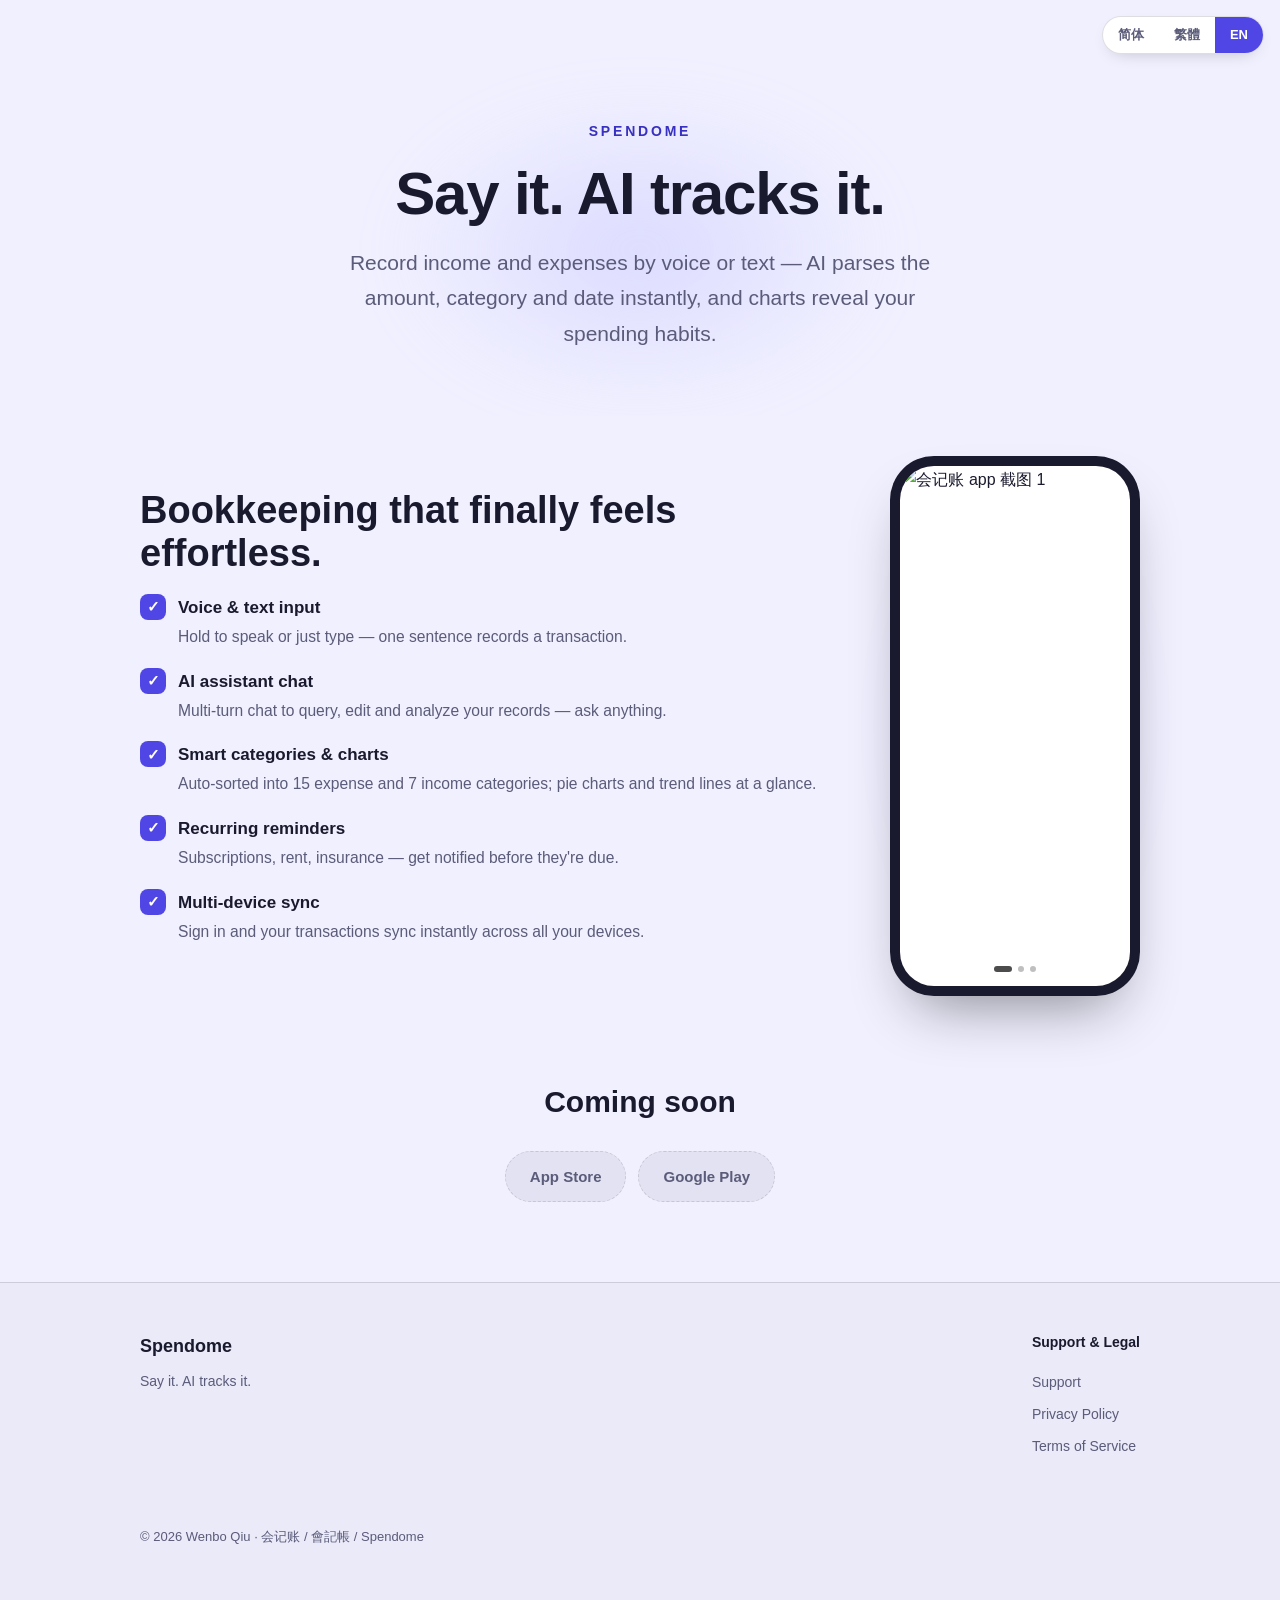
==== marketing.html @ 30d56805 "feat: init Spendome support website Index, marketing, support, privacy policy and terms of service p" ====
<!DOCTYPE html>
<html lang="zh-Hans">
<head>
  <meta charset="UTF-8" />
  <meta name="viewport" content="width=device-width, initial-scale=1.0" />
  <title>会记账 · Spendome — 开口记账，AI 秒懂</title>
  <meta name="description" content="会记账 Spendome：用语音或文字自然记录收支，AI 自动分类，图表洞察消费趋势。" />
  <style>
    :root {
      color-scheme: light;
      --fg: #1a1a2e;
      --fg-muted: #5b5b7a;
      --bg: #f0f0ff;
      --accent: #4f46e5;
      --accent-dark: #3730c0;
      --chip-bg: rgba(26, 26, 46, 0.06);
      --chip-border: rgba(26, 26, 46, 0.14);
      --frame: #1a1a2e;
    }
    * { box-sizing: border-box; }
    html { -webkit-text-size-adjust: 100%; scroll-behavior: smooth; }
    body {
      margin: 0; color: var(--fg); background: var(--bg);
      font-family: -apple-system, BlinkMacSystemFont, "Segoe UI", "PingFang TC",
        "PingFang SC", "Microsoft JhengHei", "Microsoft YaHei", Roboto, Helvetica, Arial, sans-serif;
      line-height: 1.7; -webkit-font-smoothing: antialiased;
    }

    .lang-switch {
      position: fixed; top: 16px; right: 16px; z-index: 20;
      display: inline-flex; background: #fff; border: 1px solid var(--chip-border);
      border-radius: 999px; overflow: hidden; font-size: 13px; font-weight: 600;
      box-shadow: 0 6px 18px -10px rgba(0,0,0,.3);
    }
    .lang-switch button {
      border: none; background: transparent; color: var(--fg-muted);
      padding: 7px 15px; cursor: pointer; font: inherit;
    }
    .lang-switch button.on { background: var(--accent); color: #fff; }
    .lang-hant, .lang-hans, .lang-en { display: none; }
    body.l-hant .lang-hant { display: inline; }
    body.l-hans .lang-hans { display: inline; }
    body.l-en  .lang-en  { display: inline; }

    .wrap { max-width: 1100px; margin: 0 auto; padding: 0 24px; }

    /* Hero */
    .hero { text-align: center; padding: 120px 24px 64px; position: relative; overflow: hidden; }
    .hero::after {
      content: ""; position: absolute; width: 70vw; height: 50vh; max-width: 720px;
      top: 6%; left: 50%; transform: translateX(-50%);
      background: radial-gradient(closest-side, #c7c5ff, transparent 70%);
      opacity: .5; filter: blur(28px); z-index: 0; pointer-events: none;
    }
    .hero .logo {
      font-size: 14px; font-weight: 700; letter-spacing: .2em; text-transform: uppercase;
      color: var(--accent-dark); margin: 0 0 18px; position: relative; z-index: 1;
    }
    .hero h1 {
      font-size: clamp(34px, 7vw, 60px); line-height: 1.08; margin: 0 0 18px;
      font-weight: 800; letter-spacing: -.02em; position: relative; z-index: 1;
    }
    .hero .tagline {
      font-size: clamp(16px, 3.4vw, 21px); color: var(--fg-muted);
      max-width: 30em; margin: 0 auto; position: relative; z-index: 1;
    }

    /* 产品展示 */
    .showcase { padding: 40px 24px 80px; }
    .showcase-inner {
      display: flex; align-items: center; gap: clamp(24px, 6vw, 72px);
      max-width: 1000px; margin: 0 auto;
    }
    .showcase .copy { flex: 1; min-width: 0; }
    .showcase h2 { font-size: clamp(26px, 4.5vw, 38px); line-height: 1.15; margin: 0 0 18px; font-weight: 800; }
    .feat { list-style: none; padding: 0; margin: 0; }
    .feat li { display: flex; gap: 12px; margin: 16px 0; font-size: clamp(15px, 3vw, 17px); }
    .feat .ic {
      flex-shrink: 0; width: 26px; height: 26px; border-radius: 8px;
      background: var(--accent); color: #fff; display: grid; place-items: center;
      font-size: 15px; font-weight: 700;
    }
    .feat b { display: block; }
    .feat span.sub { color: var(--fg-muted); font-size: .92em; }

    /* 手机 */
    .device { flex-shrink: 0; position: relative; isolation: isolate; }
    .device::before {
      content: ""; position: absolute; inset: -16% -24%;
      background: radial-gradient(closest-side, var(--accent), transparent 72%);
      opacity: .15; filter: blur(30px); z-index: -1;
    }
    .phone {
      width: auto; height: clamp(420px, 60vh, 560px); aspect-ratio: 390 / 844;
      background: var(--frame); border-radius: 44px; padding: 10px;
      box-shadow: 0 30px 60px -24px rgba(0,0,0,.45);
    }
    .screen { position: relative; width: 100%; height: 100%; border-radius: 34px; overflow: hidden; background: #fff; }
    .screen img { position: absolute; inset: 0; width: 100%; height: 100%; object-fit: cover; opacity: 0; transition: opacity .8s ease; }
    .screen img.active { opacity: 1; }
    .dots { position: absolute; bottom: 14px; left: 0; right: 0; display: flex; justify-content: center; gap: 6px; }
    .dots span { width: 6px; height: 6px; border-radius: 999px; background: rgba(0,0,0,.25); transition: all .3s ease; }
    .dots span.on { background: rgba(0,0,0,.7); width: 18px; }

    /* 下载 */
    .downloads { text-align: center; padding: 0 24px 80px; }
    .downloads h2 { font-size: clamp(22px, 4vw, 30px); margin: 0 0 24px; font-weight: 800; }
    .links { display: flex; flex-wrap: wrap; gap: 12px; justify-content: center; }
    .chip {
      display: inline-flex; align-items: center; gap: 6px; font-size: 15px; font-weight: 600;
      padding: 12px 24px; border-radius: 999px; background: var(--chip-bg);
      border: 1px solid var(--chip-border); color: var(--fg); text-decoration: none;
      transition: transform .2s ease;
    }
    .chip:hover { transform: translateY(-2px); }
    .chip.disabled { color: var(--fg-muted); border-style: dashed; cursor: not-allowed; pointer-events: none; }

    /* 页脚 */
    .site-footer { border-top: 1px solid var(--chip-border); padding: 48px 24px; background: rgba(0,0,0,.025); }
    .footer-inner { max-width: 1000px; margin: 0 auto; display: flex; flex-wrap: wrap; gap: 40px; justify-content: space-between; }
    .foot-brand { font-size: 18px; font-weight: 800; margin: 0 0 8px; }
    .foot-col h4 { font-size: 14px; font-weight: 700; margin: 0 0 12px; }
    .foot-col a { display: block; font-size: 14px; color: var(--fg-muted); text-decoration: none; padding: 4px 0; }
    .foot-col a:hover { color: var(--accent-dark); }
    .foot-copy { width: 100%; margin-top: 24px; font-size: 13px; color: var(--fg-muted); }

    @media (max-width: 760px) {
      .hero { padding-top: 96px; }
      .showcase-inner { flex-direction: column-reverse; text-align: center; }
      .feat li { text-align: left; }
      .phone { height: auto; width: clamp(240px, 72vw, 320px); border-radius: 38px; }
    }
    @media (prefers-reduced-motion: reduce) {
      html { scroll-behavior: auto; }
      .screen img { transition: none; }
    }
  </style>
</head>
<body class="l-hans">
  <div class="lang-switch">
    <button data-lang="hans" class="on">简体</button>
    <button data-lang="hant">繁體</button>
    <button data-lang="en">EN</button>
  </div>

  <!-- Hero -->
  <section class="hero">
    <p class="logo">
      <span class="lang-hans">会记账 · Spendome</span>
      <span class="lang-hant">會記帳 · Spendome</span>
      <span class="lang-en">Spendome</span>
    </p>
    <h1>
      <span class="lang-hans">开口记账，AI 秒懂。</span>
      <span class="lang-hant">開口記帳，AI 秒懂。</span>
      <span class="lang-en">Say it. AI tracks it.</span>
    </h1>
    <p class="tagline">
      <span class="lang-hans">用语音或文字自然记录收支，AI 自动识别金额、分类，图表洞察你的消费习惯。</span>
      <span class="lang-hant">用語音或文字自然記錄收支，AI 自動辨識金額、分類，圖表洞察你的消費習慣。</span>
      <span class="lang-en">Record income and expenses by voice or text — AI parses the amount, category and date instantly, and charts reveal your spending habits.</span>
    </p>
  </section>

  <!-- 展示 -->
  <section class="showcase">
    <div class="showcase-inner">
      <div class="copy">
        <h2>
          <span class="lang-hans">记账，从没这么自然过。</span>
          <span class="lang-hant">記帳，從沒這麼自然過。</span>
          <span class="lang-en">Bookkeeping that finally feels effortless.</span>
        </h2>
        <ul class="feat">
          <li>
            <span class="ic">✓</span>
            <span>
              <b><span class="lang-hans">语音 / 文字双输入</span><span class="lang-hant">語音 / 文字雙輸入</span><span class="lang-en">Voice &amp; text input</span></b>
              <span class="sub"><span class="lang-hans">按住说话或直接打字，一句话完成记账。</span><span class="lang-hant">按住說話或直接打字，一句話完成記帳。</span><span class="lang-en">Hold to speak or just type — one sentence records a transaction.</span></span>
            </span>
          </li>
          <li>
            <span class="ic">✓</span>
            <span>
              <b><span class="lang-hans">AI 助手对话</span><span class="lang-hant">AI 助手對話</span><span class="lang-en">AI assistant chat</span></b>
              <span class="sub"><span class="lang-hans">多轮对话查账、改账、统计分析，想问什么都行。</span><span class="lang-hant">多輪對話查帳、改帳、統計分析，想問什麼都行。</span><span class="lang-en">Multi-turn chat to query, edit and analyze your records — ask anything.</span></span>
            </span>
          </li>
          <li>
            <span class="ic">✓</span>
            <span>
              <b><span class="lang-hans">智能分类与图表</span><span class="lang-hant">智慧分類與圖表</span><span class="lang-en">Smart categories &amp; charts</span></b>
              <span class="sub"><span class="lang-hans">自动归入 15 个支出 / 7 个收入分类，饼图趋势一目了然。</span><span class="lang-hant">自動歸入 15 個支出 / 7 個收入分類，圓餅圖趨勢一目了然。</span><span class="lang-en">Auto-sorted into 15 expense and 7 income categories; pie charts and trend lines at a glance.</span></span>
            </span>
          </li>
          <li>
            <span class="ic">✓</span>
            <span>
              <b><span class="lang-hans">周期提醒</span><span class="lang-hant">週期提醒</span><span class="lang-en">Recurring reminders</span></b>
              <span class="sub"><span class="lang-hans">订阅、房租、保险…到期前自动提醒，不再忘记。</span><span class="lang-hant">訂閱、租金、保險…到期前自動提醒，不再遺忘。</span><span class="lang-en">Subscriptions, rent, insurance — get notified before they're due.</span></span>
            </span>
          </li>
          <li>
            <span class="ic">✓</span>
            <span>
              <b><span class="lang-hans">多端同步</span><span class="lang-hant">多端同步</span><span class="lang-en">Multi-device sync</span></b>
              <span class="sub"><span class="lang-hans">登录后账单数据跨设备实时同步。</span><span class="lang-hant">登入後帳單資料跨裝置即時同步。</span><span class="lang-en">Sign in and your transactions sync instantly across all your devices.</span></span>
            </span>
          </li>
        </ul>
      </div>
      <div class="device">
        <div class="phone">
          <div class="screen">
            <img src="assets/web/screen-1.jpg" width="800" height="1736" alt="会记账 app 截图 1" class="active" decoding="async" />
            <img src="assets/web/screen-2.jpg" width="800" height="1736" alt="会记账 app 截图 2" loading="lazy" decoding="async" />
            <img src="assets/web/screen-3.jpg" width="800" height="1736" alt="会记账 app 截图 3" loading="lazy" decoding="async" />
            <div class="dots"><span class="on"></span><span></span><span></span></div>
          </div>
        </div>
      </div>
    </div>
  </section>

  <!-- 下载 -->
  <section class="downloads">
    <h2>
      <span class="lang-hans">即将上架</span>
      <span class="lang-hant">即將上架</span>
      <span class="lang-en">Coming soon</span>
    </h2>
    <div class="links">
      <a class="chip disabled" aria-disabled="true" role="link">App Store</a>
      <a class="chip disabled" aria-disabled="true" role="link">Google Play</a>
    </div>
  </section>

  <!-- 页脚 -->
  <footer class="site-footer">
    <div class="footer-inner">
      <div>
        <p class="foot-brand">
          <span class="lang-hans">会记账 · Spendome</span>
          <span class="lang-hant">會記帳 · Spendome</span>
          <span class="lang-en">Spendome</span>
        </p>
        <p style="margin:0;color:var(--fg-muted);font-size:14px;">
          <span class="lang-hans">开口记账，AI 秒懂。</span>
          <span class="lang-hant">開口記帳，AI 秒懂。</span>
          <span class="lang-en">Say it. AI tracks it.</span>
        </p>
      </div>
      <div class="foot-col">
        <h4><span class="lang-hans">支持与法务</span><span class="lang-hant">支援與法務</span><span class="lang-en">Support &amp; Legal</span></h4>
        <a href="support.html"><span class="lang-hans">技术支持</span><span class="lang-hant">技術支援</span><span class="lang-en">Support</span></a>
        <a href="privacy.html"><span class="lang-hans">隐私政策</span><span class="lang-hant">隱私權政策</span><span class="lang-en">Privacy Policy</span></a>
        <a href="terms.html"><span class="lang-hans">服务条款</span><span class="lang-hant">服務條款</span><span class="lang-en">Terms of Service</span></a>
      </div>
      <p class="foot-copy">© 2026 Wenbo Qiu · 会记账 / 會記帳 / Spendome</p>
    </div>
  </footer>

  <script>
    const btns = [...document.querySelectorAll(".lang-switch button")];
    function setLang(lang) {
      document.body.className = "l-" + lang;
      document.documentElement.lang = lang === "en" ? "en" : (lang === "hans" ? "zh-Hans" : "zh-Hant");
      btns.forEach(b => b.classList.toggle("on", b.dataset.lang === lang));
    }
    btns.forEach(b => b.addEventListener("click", () => setLang(b.dataset.lang)));
    const nav = (navigator.language || "").toLowerCase();
    let def = "hans";
    if (nav.startsWith("zh")) def = /(tw|hk|mo|hant)/.test(nav) ? "hant" : "hans";
    else if (nav) def = "en";
    setLang(def);

    /* 截图轮播 */
    const screen = document.querySelector(".screen");
    const slides = [...screen.querySelectorAll("img")];
    const dotEls = [...screen.querySelectorAll(".dots span")];
    let idx = 0;
    setInterval(() => {
      slides[idx].classList.remove("active"); dotEls[idx].classList.remove("on");
      idx = (idx + 1) % slides.length;
      slides[idx].classList.add("active"); dotEls[idx].classList.add("on");
    }, 3200);
  </script>
</body>
</html>
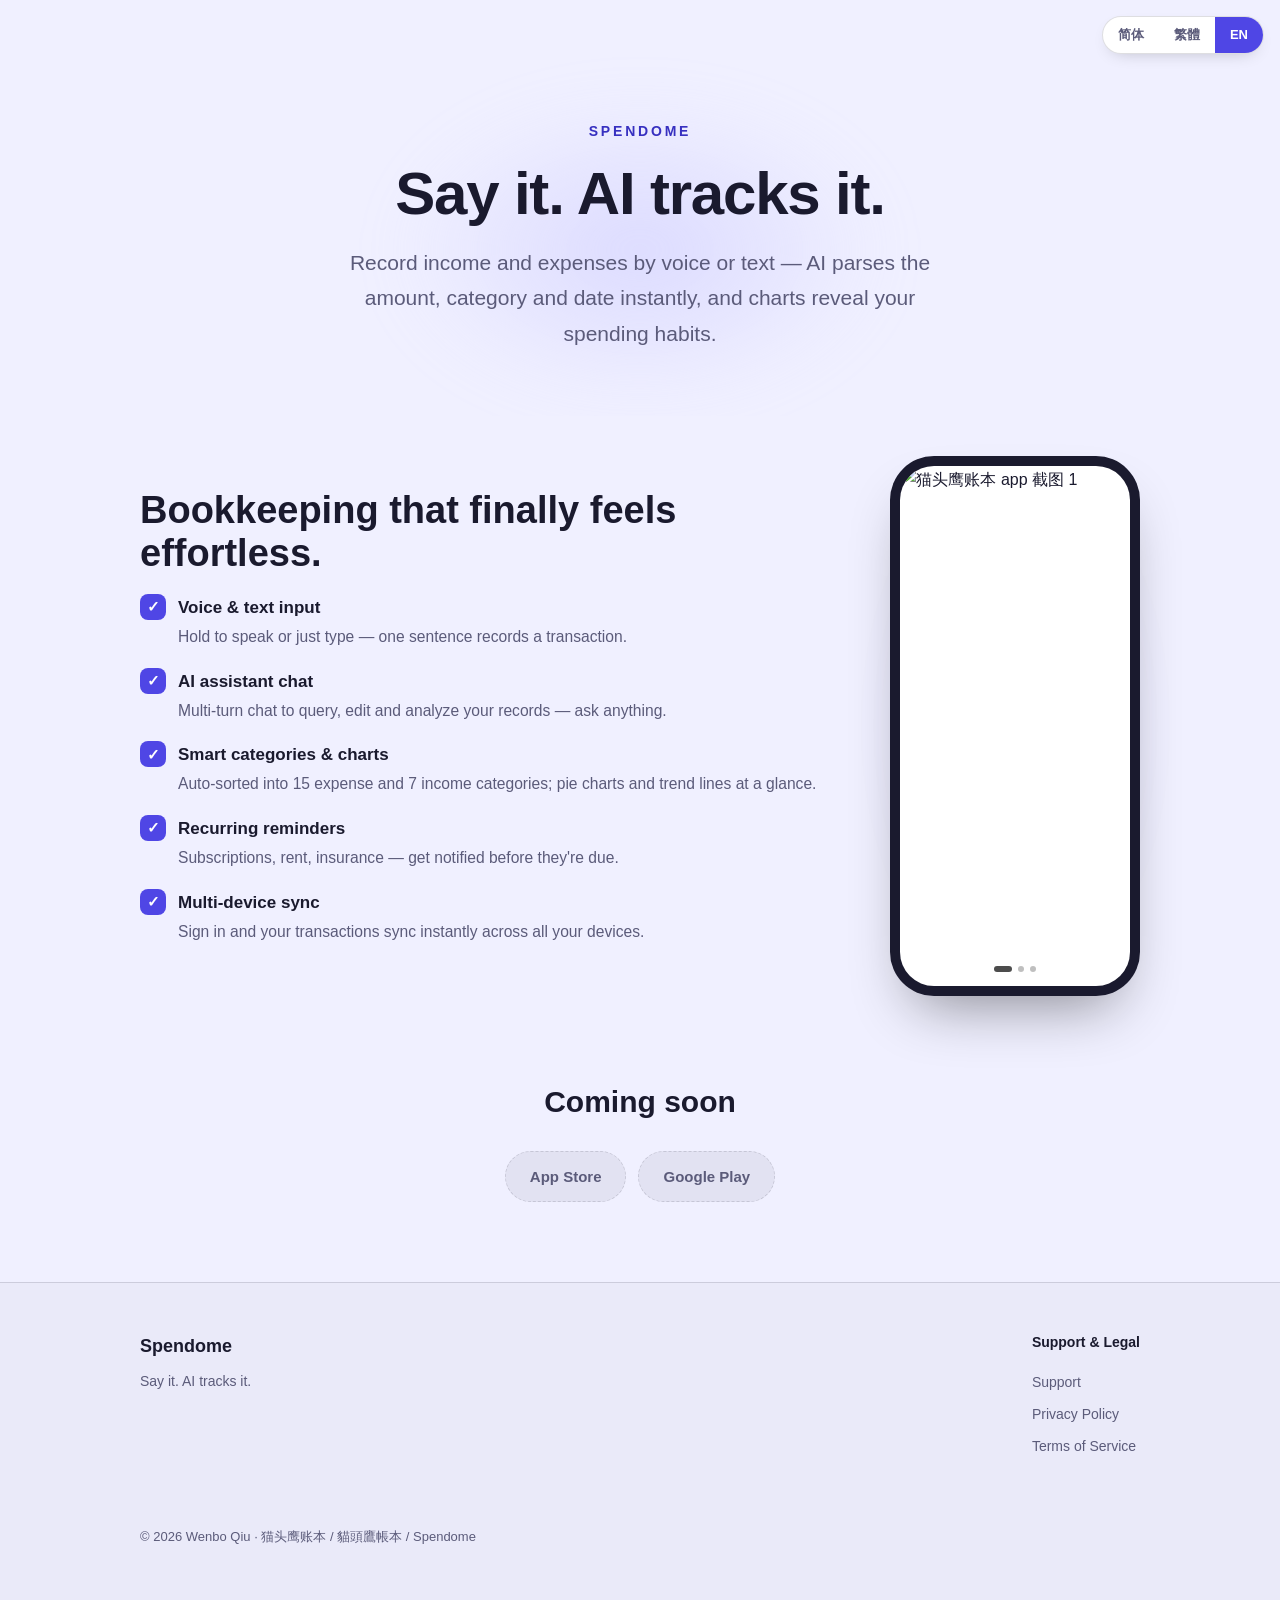
==== commit fd49f3b9: "chore: 站点中文品牌名改为「猫头鹰账本」/「貓頭鷹帳本」 同步 App 改名：index/marketing/support/privacy/terms 全部页面的 简体「会记账」→「猫头鹰账本" ====
--- a/marketing.html
+++ b/marketing.html
@@ -3,8 +3,8 @@
 <head>
   <meta charset="UTF-8" />
   <meta name="viewport" content="width=device-width, initial-scale=1.0" />
-  <title>会记账 · Spendome — 开口记账，AI 秒懂</title>
-  <meta name="description" content="会记账 Spendome：用语音或文字自然记录收支，AI 自动分类，图表洞察消费趋势。" />
+  <title>猫头鹰账本 · Spendome — 一句话，自动记账</title>
+  <meta name="description" content="猫头鹰账本 Spendome：一句话自然记录收支，自动分类，图表洞察消费趋势。" />
   <style>
     :root {
       color-scheme: light;
@@ -146,17 +146,17 @@
   <!-- Hero -->
   <section class="hero">
     <p class="logo">
-      <span class="lang-hans">会记账 · Spendome</span>
-      <span class="lang-hant">會記帳 · Spendome</span>
+      <span class="lang-hans">猫头鹰账本 · Spendome</span>
+      <span class="lang-hant">貓頭鷹帳本 · Spendome</span>
       <span class="lang-en">Spendome</span>
     </p>
     <h1>
-      <span class="lang-hans">开口记账，AI 秒懂。</span>
+      <span class="lang-hans">一句话，自动记账。</span>
       <span class="lang-hant">開口記帳，AI 秒懂。</span>
       <span class="lang-en">Say it. AI tracks it.</span>
     </h1>
     <p class="tagline">
-      <span class="lang-hans">用语音或文字自然记录收支，AI 自动识别金额、分类，图表洞察你的消费习惯。</span>
+      <span class="lang-hans">打一句话自然记录收支，自动识别金额、分类，图表洞察你的消费习惯。</span>
       <span class="lang-hant">用語音或文字自然記錄收支，AI 自動辨識金額、分類，圖表洞察你的消費習慣。</span>
       <span class="lang-en">Record income and expenses by voice or text — AI parses the amount, category and date instantly, and charts reveal your spending habits.</span>
     </p>
@@ -175,14 +175,14 @@
           <li>
             <span class="ic">✓</span>
             <span>
-              <b><span class="lang-hans">语音 / 文字双输入</span><span class="lang-hant">語音 / 文字雙輸入</span><span class="lang-en">Voice &amp; text input</span></b>
-              <span class="sub"><span class="lang-hans">按住说话或直接打字，一句话完成记账。</span><span class="lang-hant">按住說話或直接打字，一句話完成記帳。</span><span class="lang-en">Hold to speak or just type — one sentence records a transaction.</span></span>
-            </span>
-          </li>
-          <li>
-            <span class="ic">✓</span>
-            <span>
-              <b><span class="lang-hans">AI 助手对话</span><span class="lang-hant">AI 助手對話</span><span class="lang-en">AI assistant chat</span></b>
+              <b><span class="lang-hans">一句话记账</span><span class="lang-hant">語音 / 文字雙輸入</span><span class="lang-en">Voice &amp; text input</span></b>
+              <span class="sub"><span class="lang-hans">打一句话或一行字，自动记成一笔。</span><span class="lang-hant">按住說話或直接打字，一句話完成記帳。</span><span class="lang-en">Hold to speak or just type — one sentence records a transaction.</span></span>
+            </span>
+          </li>
+          <li>
+            <span class="ic">✓</span>
+            <span>
+              <b><span class="lang-hans">智能助手对话</span><span class="lang-hant">AI 助手對話</span><span class="lang-en">AI assistant chat</span></b>
               <span class="sub"><span class="lang-hans">多轮对话查账、改账、统计分析，想问什么都行。</span><span class="lang-hant">多輪對話查帳、改帳、統計分析，想問什麼都行。</span><span class="lang-en">Multi-turn chat to query, edit and analyze your records — ask anything.</span></span>
             </span>
           </li>
@@ -212,9 +212,9 @@
       <div class="device">
         <div class="phone">
           <div class="screen">
-            <img src="assets/web/screen-1.jpg" width="800" height="1736" alt="会记账 app 截图 1" class="active" decoding="async" />
-            <img src="assets/web/screen-2.jpg" width="800" height="1736" alt="会记账 app 截图 2" loading="lazy" decoding="async" />
-            <img src="assets/web/screen-3.jpg" width="800" height="1736" alt="会记账 app 截图 3" loading="lazy" decoding="async" />
+            <img src="assets/web/screen-1.jpg" width="800" height="1736" alt="猫头鹰账本 app 截图 1" class="active" decoding="async" />
+            <img src="assets/web/screen-2.jpg" width="800" height="1736" alt="猫头鹰账本 app 截图 2" loading="lazy" decoding="async" />
+            <img src="assets/web/screen-3.jpg" width="800" height="1736" alt="猫头鹰账本 app 截图 3" loading="lazy" decoding="async" />
             <div class="dots"><span class="on"></span><span></span><span></span></div>
           </div>
         </div>
@@ -240,12 +240,12 @@
     <div class="footer-inner">
       <div>
         <p class="foot-brand">
-          <span class="lang-hans">会记账 · Spendome</span>
-          <span class="lang-hant">會記帳 · Spendome</span>
+          <span class="lang-hans">猫头鹰账本 · Spendome</span>
+          <span class="lang-hant">貓頭鷹帳本 · Spendome</span>
           <span class="lang-en">Spendome</span>
         </p>
         <p style="margin:0;color:var(--fg-muted);font-size:14px;">
-          <span class="lang-hans">开口记账，AI 秒懂。</span>
+          <span class="lang-hans">一句话，自动记账。</span>
           <span class="lang-hant">開口記帳，AI 秒懂。</span>
           <span class="lang-en">Say it. AI tracks it.</span>
         </p>
@@ -256,7 +256,7 @@
         <a href="privacy.html"><span class="lang-hans">隐私政策</span><span class="lang-hant">隱私權政策</span><span class="lang-en">Privacy Policy</span></a>
         <a href="terms.html"><span class="lang-hans">服务条款</span><span class="lang-hant">服務條款</span><span class="lang-en">Terms of Service</span></a>
       </div>
-      <p class="foot-copy">© 2026 Wenbo Qiu · 会记账 / 會記帳 / Spendome</p>
+      <p class="foot-copy">© 2026 Wenbo Qiu · 猫头鹰账本 / 貓頭鷹帳本 / Spendome</p>
     </div>
   </footer>
 
@@ -269,9 +269,8 @@
     }
     btns.forEach(b => b.addEventListener("click", () => setLang(b.dataset.lang)));
     const nav = (navigator.language || "").toLowerCase();
-    let def = "hans";
+    let def = "en";
     if (nav.startsWith("zh")) def = /(tw|hk|mo|hant)/.test(nav) ? "hant" : "hans";
-    else if (nav) def = "en";
     setLang(def);
 
     /* 截图轮播 */
